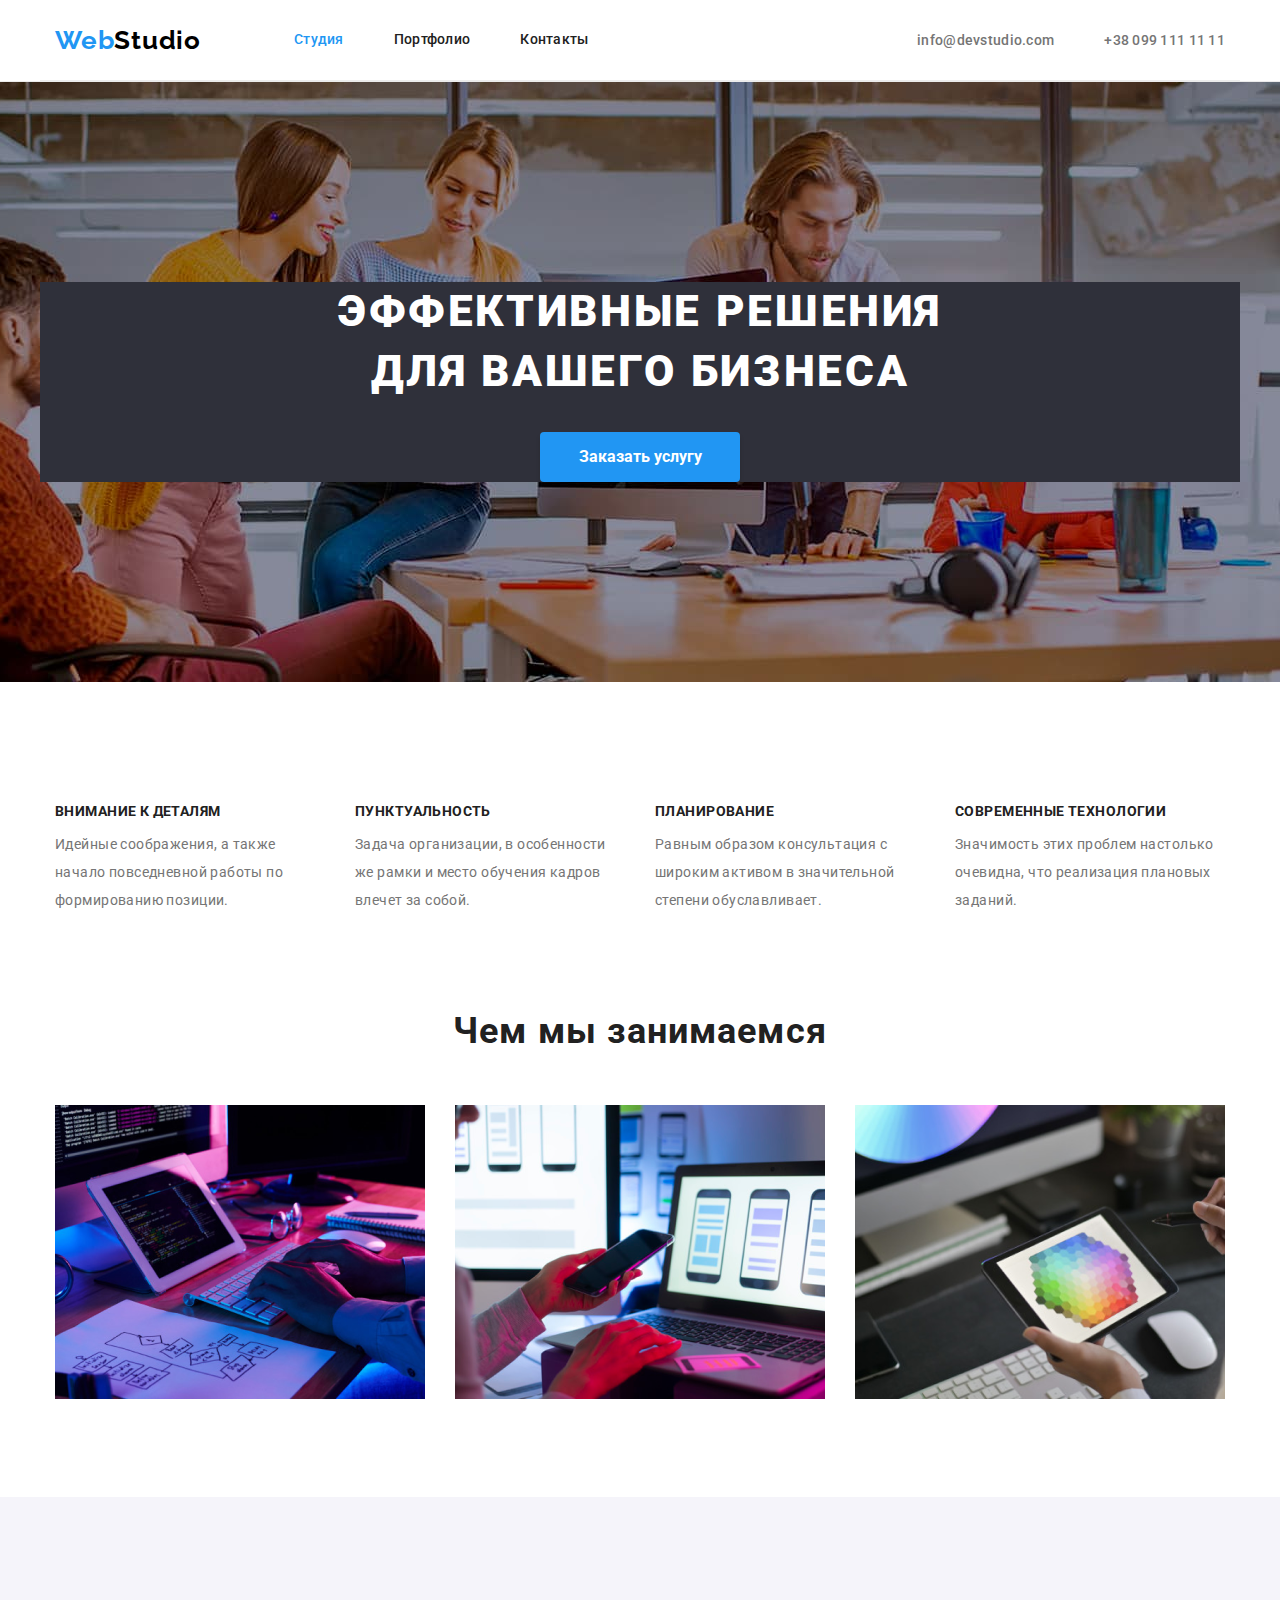
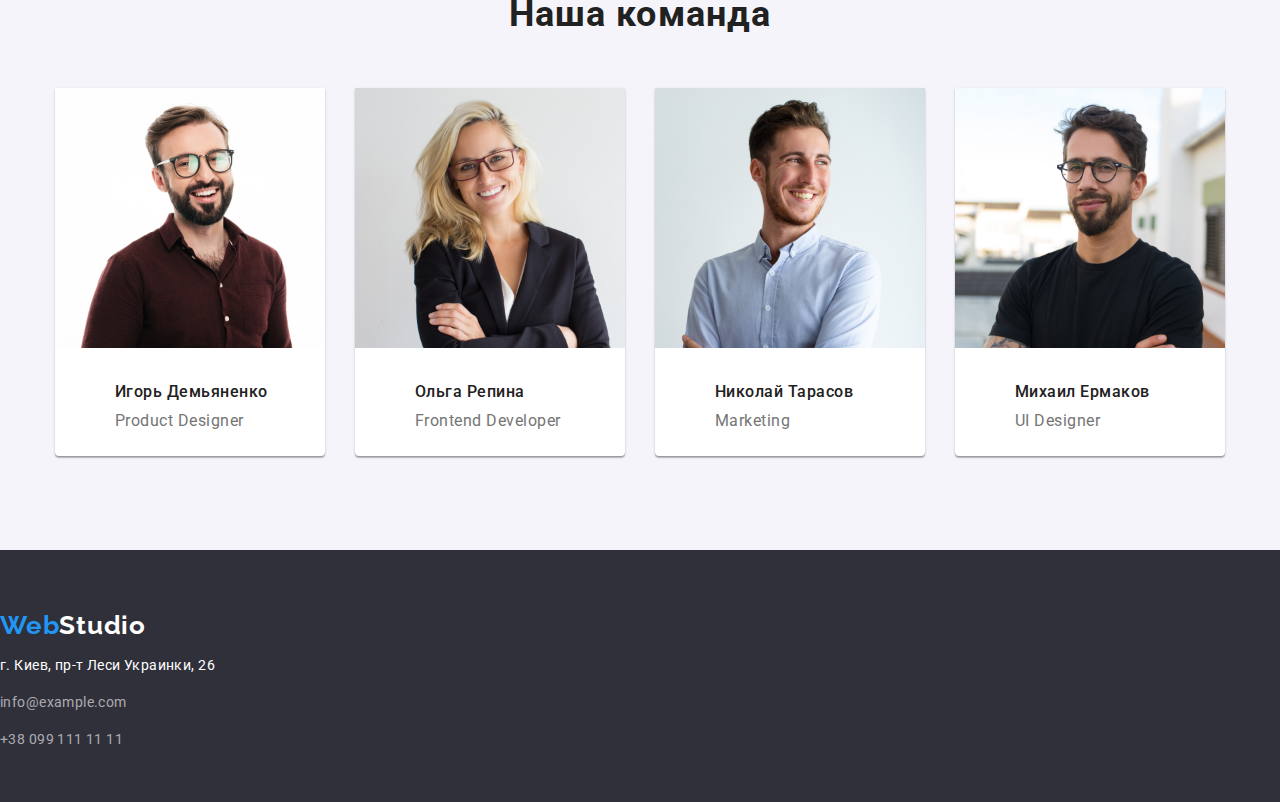
==== index.html @ 0c504809 "added hero photo" ====
<!DOCTYPE html>
<html lang="ru">

<head>
    <meta charset="UTF-8">
    <meta name="viewport" content="width=device-width, initial-scale=1.0">
    <title>goit-markup-hw-01</title>
    <link rel="stylesheet" href="./css/style.css">
    <link rel="preconnect" href="https://fonts.gstatic.com">
    <link
        href="https://fonts.googleapis.com/css2?family=Raleway:wght@700&family=Roboto:wght@400;500;700;900&display=swap"
        rel="stylesheet">
</head>

<body>

    <!--header conteiner -->
    <header class="header">
        <div class="conteiner header-conteiner">
            <nav class="navigation">
                <a href="" class="logo-header">Web<span style="color:black;">Studio</span> </a>
                <ul class="site-nav list ">
                    <li class="nav-item"> <a href="./index.html" class="link current">Студия</a></li>
                    <li class="nav-item"> <a href="./portfolio.html" class="link">Портфолио</a></li>
                    <li class="nav-item"> <a href="" class="link">Контакты</a> </li>
                </ul>
            </nav>
            <!--webstudio-conteiner-contacts-->
            <ul class="contacts-nav list ">

                <li class="nav-contact-link"> <a href="" class="contact-link">info@devstudio.com</a></li>
                <li class="nav-contact-link"> <a href="" class="contact-link">+38 099 111 11 11</a> </li>

            </ul>
        </div>


    </header>

    <main>

        <!--Hero conteiner-->
        <section class="hero-section">
            <div class="hero-conteiner">
                <h1 class="hero-title">Эффективные решения для вашего бизнеса</h1>
                <button class="hero-button button">Заказать услугу</span></button>
            </div>
        </section>


        <!--solutions conteiner-->
        <section class="solutions-section">
            <div class="solutions-conteiner">
                <h2 class="solutions-title"> Наши приоритеты</h2>
                <ul class="solutions-list list">

                    <li class="solution-block">
                        <h3 class="title"> Внимание к деталям</h3>
                        <p class="par-text-solution">Идейные соображения, а также начало повседневной работы по
                            формированию позиции.</p>
                    </li>

                    <li class="solution-block">
                        <h3 class="title">Пунктуальность</h3>
                        <p class="par-text-solution">Задача организации, в особенности же рамки и место обучения кадров
                            влечет за собой.</p>
                    </li>

                    <li class="solution-block">
                        <h3 class="title">Планирование</h3>
                        <p class="par-text-solution">Равным образом консультация с широким активом в значительной
                            степени обуславливает.</p>
                    </li>

                    <li class="solution-block">
                        <h3 class="title">Современные технологии</h3>
                        <p class="par-text-solution">Значимость этих проблем настолько очевидна, что реализация плановых
                            заданий.</p>
                    </li>

                </ul>
            </div>
        </section>

        <!--Works samples container-->
        <section class="works-samples-container">
            <div class="work-conteiner">
                <h2 class="works-samples-title">Чем мы занимаемся</h2>
                <ul class="work-samples-list list">
                    <li class="work-photo">
                        <img class="photo" src="image/logo1.png" width="370" alt="photos">
                    </li>
                    <li class="work-photo">
                        <img class="photo" src="image/logo2.png" width="370" alt="photos">
                    </li>
                    <li class="work-photo">
                        <img class="photo" src="image/logo3.png" width="370" alt="photos">
                    </li>
                </ul>
            </div>

        </section>

        <!--Team-container-->
        <section class="section-team">
            <div class="section-team-conteiner">
                <h2 class="main-work-title">Наша команда</h2>
                <ul class="section-team-list list">

                    <li class="team-cards">
                        <img class="designer-photo" src="image/foto1.jpg" width="240" alt="photos">
                        <div class="team-profile ">
                            <h3 class="designer-title">Игорь Демьяненко</h3>
                            <p class="par-text">Product Designer</p>
                        </div>
                    </li>

                    <li class="team-cards">
                        <img class="designer-photo" src="image/foto2.jpg" width="240" alt="photos">
                        <div class="team-profile ">
                            <h3 class="designer-title">Ольга Репина</h3>
                            <p class="par-text">Frontend Developer</p>
                        </div>
                    </li>

                    <li class="team-cards">
                        <img class="designer-photo" src="image/foto3.jpg" width="240" alt="photos">
                        <div class="team-profile ">
                            <h3 class="designer-title">Николай Тарасов</h3>
                            <p class="par-text"> Marketing</p>
                        </div>
                    </li>

                    <li class="team-cards">
                        <img class="designer-photo" src="image/foto4.jpg" width="240" alt="photos">
                        <div class="team-profile ">
                            <h3 class="designer-title">Михаил Ермаков</h3>
                            <p class="par-text">UI Designer</p>
                        </div>
                    </li>

                </ul>
            </div>
        </section>
    </main>
    <footer class="footer-block">

        <div class="footer-conteiner">
            <nav class="footer-nav">
                <a href="" class="logo-footer highlights">Web<span class="color-logo">Studio</span> </a>
                <ul class=" navigation-list list">
                    <li>
                        <p class="address-footer highlights">г. Киев, пр-т Леси Украинки, 26</p>
                        <a href="" class="footer-email highlights">info@example.com </a>
                        <a href="" class="footer-tel highlights">+38 099 111 11 11</a>
                    <li>
                </ul>
            </nav>
        </div>
    </footer>



</body>

</html>
---- css/style.css ----
/* Главная */

/** main text color #757575 **/
/** text color of hero and address-footer #FFFFFF **/
/** color of titles #212121 **/
/** hover color #2196F3 **/
/** footer imail and tel color: rgba(255, 255, 255, 0.6)**/
/**background color of hero #2F303A **/

:root {
    --primary-text-color: #757575;
    --text-title-color: #212121 ;
    --hero-color:#FFFFFF;
    --accent-color :#2196F3 ;
}

body {
    font-family: 'Raleway', sans-serif;
    font-family: 'Roboto', sans-serif;
    margin: 0;
}


/** то что не надо применять **/
.list {
    list-style: none;
    padding: 0;
    margin: 0;
    
}
a:link {
    text-decoration: none;
}
ul {
    margin: 0;
    padding: 0;
    list-style: none;
}
* {
    box-sizing: border-box;

}
p {
    margin: 0;
}
h1, 
h2, 
h3 {
margin: 0;
}

/** accents **/

 
.link:hover {
    color: var(--accent-color );
   text-decoration:underline solid #2196F3;
}
.link:focus {
    color: var(--accent-color );
}
.contact-link {
    color: var(--primary-text-color);
    ;
}
.contact-link:hover,
.contact-link:focus {
    color:var(--accent-color );
    border-bottom:2px solid #2196F3; 
}
.highlights:hover,
.highlights:focus {
    
   text-decoration:underline solid #2196F3;
}

.hero-button {
    color: #FFFFFF;
    background-color: #2196F3 ;  
}



/** Header conteiner **/
.header {
    border-bottom: 1px solid #ECECEC;
    
    
}
.conteiner {
    width: 1200px;
    padding-left:15px ;
    padding-right: 15px;
    margin: 0 auto;
    align-items: center;
}
.header-conteiner {
    display: flex;
    align-items: center;
    justify-content: space-between;
    border-bottom: 1px solid #ECECEC;

}
.navigation {
    display: flex;
    align-items: center;
}
.site-nav {
    display: flex;
}
 .link {
font-family: Roboto;
font-size: 14px;
font-weight: 500;
line-height: 1.14;
letter-spacing: 0.02em;
text-align: left;
color: #212121;
}
.nav-item:not(:last-child){
margin-right: 50px;
}
.nav-item a{
    padding-top: 32px;
    padding-bottom: 32px;
    display: inline-block;
}
.logo-header {
    font-family: Raleway;
font-weight: 700;
font-size: 26px;
line-height: 1.19;
letter-spacing: 0.03em;
color: #2196F3;
display: inline-block;
margin-right: 93px;

}
.contacts-nav {
    display: flex;
    margin-left: auto;

}
.nav-contact-link:not(:last-child){
margin-right: 50px; }
    


.site-nav .link.current {
    color: #2196F3;
}
.contact-link {
    font-family: Roboto;
font-style: normal;
font-weight: 500;
font-size: 14px;
line-height: 16px;
letter-spacing: 0.02em;
}

/** Hero conteiner**/
.hero-section {
    display: flex;
    max-width: 1600px;
    min-height: 600px;
    margin-left: auto;
    margin-right: auto;
    padding-top: 200px;
    padding-bottom: 200px;
    text-align: center;
    background-image: url("../image/herophoto.jpg");
    background-repeat: no-repeat;
    background-size: cover;
    background-position: center;
}
.hero-conteiner {
    width: 1200px;
    margin-left: auto;
    margin-right: auto;
    padding-left: 15px;
    padding-right: 15px;
    background-color: #2F303A;

    
}

 .hero-title{
margin: 0 auto 30px;
font-family: Roboto;
font-weight: 900;
font-size: 44px;
line-height: 1.36;
text-transform: uppercase;
color: var(--hero-color);
width: 696px;
letter-spacing: 0.06em;
}

.hero-button {
    display: inherit;
    background: #2196F3;
    box-shadow: 0px 4px 4px rgba(0, 0, 0, 0.15);
    border: none;
    border-radius: 4px;  
    margin: 0 auto ;
    padding: 10px 32px;
    width: 200px;
    height: 50px;
    color: #FFFFFF;    
    font-family: Roboto;
    font-weight: 700;
    font-size: 16px;
    line-height: 1.86;   
}
/** **/


/** solutions conteiner **/
.solutions-section {
    padding-top: 94px;
    padding-bottom: 94px;
    
}
.solutions-conteiner {
    margin-left: auto;
    margin-right: auto;
    padding-left: 15px;
    padding-right: 15px;
    width: 1200px;
    color: #FFFFFF;  
}
.solutions-list{
    display: flex;
    flex-wrap: wrap;

}
.solutions-title {
    display: block;

}
.solution-block:not(:nth-child(4n)) {
    margin-right: 30px;
}
.solution-block{
    width: 270px;
   
}
.title {
font-family: Roboto;
font-weight: 700;
font-size: 14px;
line-height: 1.14;
letter-spacing: 0.03em;
text-transform: uppercase;
color: var(--text-title-color);
margin-top: 0;
margin-bottom: 10px;
}

.par-text-solution {
font-family: Roboto;
font-weight: 400;
font-size: 14px;
line-height: 2;
letter-spacing: 0.03em;
color: var(--primary-text-color);
}

/** Works samples container **/
.works-samples-container {
    padding-bottom: 94px;

}
.work-conteiner {
    margin-left: auto;
    margin-right: auto;
    width: 1200px;
    padding-left: 15px;
    padding-right: 15px;
}

.works-samples-title {
font-family: Roboto;
font-weight: 700;
font-size: 36px;
line-height: 1.31;
text-align: center;
letter-spacing: 0.03em;
color: var(--text-title-color);
padding-bottom: 50px;

}

.work-samples-list {
    
     display: flex;
    justify-content: space-between;
}
.work-photo{
        width: 370px;
}
.work-photo:not(:nth-child(3n)) {
    margin-right: 30px;
}

/** Team-container **/
.section-team {
    background: #F5F4FA;
    display: flex;
    justify-content:center;
    padding: 94px ;
   
}
.section-team-conteiner {
    width: 1200px;
    padding-left: 15px;
    padding-right: 15px;
    margin-left: auto;
    margin-right: auto;
   
}
.main-work-title {
    display: block;
 font-family: Roboto;
font-size: 36px;
font-weight: 700;
line-height: 1.31;
letter-spacing: 0.03em;
text-align: center;
color: var(--text-title-color);
}
.section-team-list {
       display: flex;
       margin-top: 50px;
 
}

.team-cards {
width: 270px;
height: 368px;
background: #FFFFFF;
box-shadow: 0px 1px 3px rgba(0, 0, 0, 0.12), 0px 1px 1px rgba(0, 0, 0, 0.14), 0px 2px 1px rgba(0, 0, 0, 0.2);
border-radius: 0px 0px 4px 4px;
}
.team-cards:not(:nth-child(4n)) {
    margin-right: 30px;
}

.designer-photo {
    width: 270px;
height: 260px;
}
.team-profile {
    
    padding: 30px 59px 30px 60px;
    
}


.designer-title {
    width: 155px;
    display: block;
    margin-bottom:10px;
   
    font-family: Roboto;
font-size: 16px;
font-weight: 500;
line-height: 1.19;
letter-spacing: 0.03em;
color: var(--text-title-color);
}
.par-text {
display: block;
margin: 0 ;
 font-family: Roboto;
font-size: 16px;
font-weight: 400;
line-height: 1.19;
letter-spacing: 0.03em;
color: var(--primary-text-color);
}

/** footer conteiner **/
.footer-block{
    padding-top: 60px;
    padding-bottom: 60px;
height: 252px;
 background-color:#2F303A ;
}
.footer-conteiner {
    
    margin-right: 0;
    width: 1200px;
    background-color:#2F303A;
}

.logo-footer {
    display: block;
    font-family: Raleway;
    margin-bottom: 10px;
    font-weight: 700;
    font-size: 26px;
    line-height: 1.19;
    letter-spacing: 0.03em;
color: #2196F3;
}

.address-footer{
 font-family: Roboto;
font-size: 14px;
font-weight: 400;
line-height: 2;
letter-spacing: 0.03em;
text-align: left;
margin-bottom: 9px;
    color: #FFFFFF;
}

.footer-email  {
    display: block;
    font-family: Roboto;
    margin-bottom: 9px;
font-size: 14px;
line-height: 2;
letter-spacing: 0.03em;
text-align: left;
color: rgba(255, 255, 255, 0.6);

}
.footer-tel {
 font-family: Roboto;
font-size: 14px;
line-height: 2;
letter-spacing: 0.03em;
text-align: left;
color: rgba(255, 255, 255, 0.6);
}

.footer-block .color-logo {
    color: #FFFFFF;
}

/** portfolio page **/
.portfolio {
    padding-bottom: 94px;
    padding-top: 94px;
    background: #FFFFFF;
    display: flex;
    justify-content:center;

}
.portfolio-conteiner {
    width: 1200px;
padding-left: 15px;
padding-right: 15px;
 margin-left: auto;
    margin-right: auto;
}
.title-work {
    display: none;
}
.portfolio-button {
    display: flex;
    justify-content: center;
    margin-bottom: 50px;
    
}
.nav-button {
margin-right: 8px;
padding: 6px 22px;
background: #F5F4FA;
font-family: Roboto;
font-weight: 500;
font-size: 16px;
line-height: 1.63;
text-align: center;
letter-spacing: 0.03em;
border-radius: 4px;
color: #212121;
border: none;
}


.nav-button.current {
    background:var(--accent-color );
}
.portfolio .nav-button:hover,
.portfolio .nav-button:focus {
    color: #FFFFFF;
    background-color:var(--accent-color );
}
.projects-table  {
    padding-bottom: 94px;
    display: flex;
}
.projects-list-table {
       width: 1200px;
    padding-left: 15px;
    padding-right: 15px;
    margin-left: auto;
    margin-right: auto;
    margin: 0 auto;
}
.projects-table{
        display: flex;
        flex-wrap: wrap;
        justify-content: center;
        margin-left: -30px;
margin-top: -30px;  
}
a.link-further{
    display: block;
    text-decoration: none;
}
.link-further:hover {
   
   text-decoration:none;}

.image-portfolio{
display: block;
}
.photo-cards{
    display: block;
    max-width: 100%;
    height: auto;
}
.projects-items {
    width: 370px;
margin-left: 30px;
margin-top: 30px;
background: #FFFFFF;

}
.name {
    width: 370px;
    padding: 20px 24px;
    border: 1px solid #eeeeee;
    border-top: none;
    background-color: #FFFFFF;
}

.projects-table h3 {
        font-weight: 700;
    font-size: 18px;
    letter-spacing: 0.06em;
    line-height: 2;
    text-align: left;
    color: var(--text-title-color);
    margin-bottom: 4px;
}
.projects-table p {
 font-size: 16px;
    line-height: 1.87;
   margin-top: 0;
    margin-bottom: 0;
color: var(--primary-text-color);
}
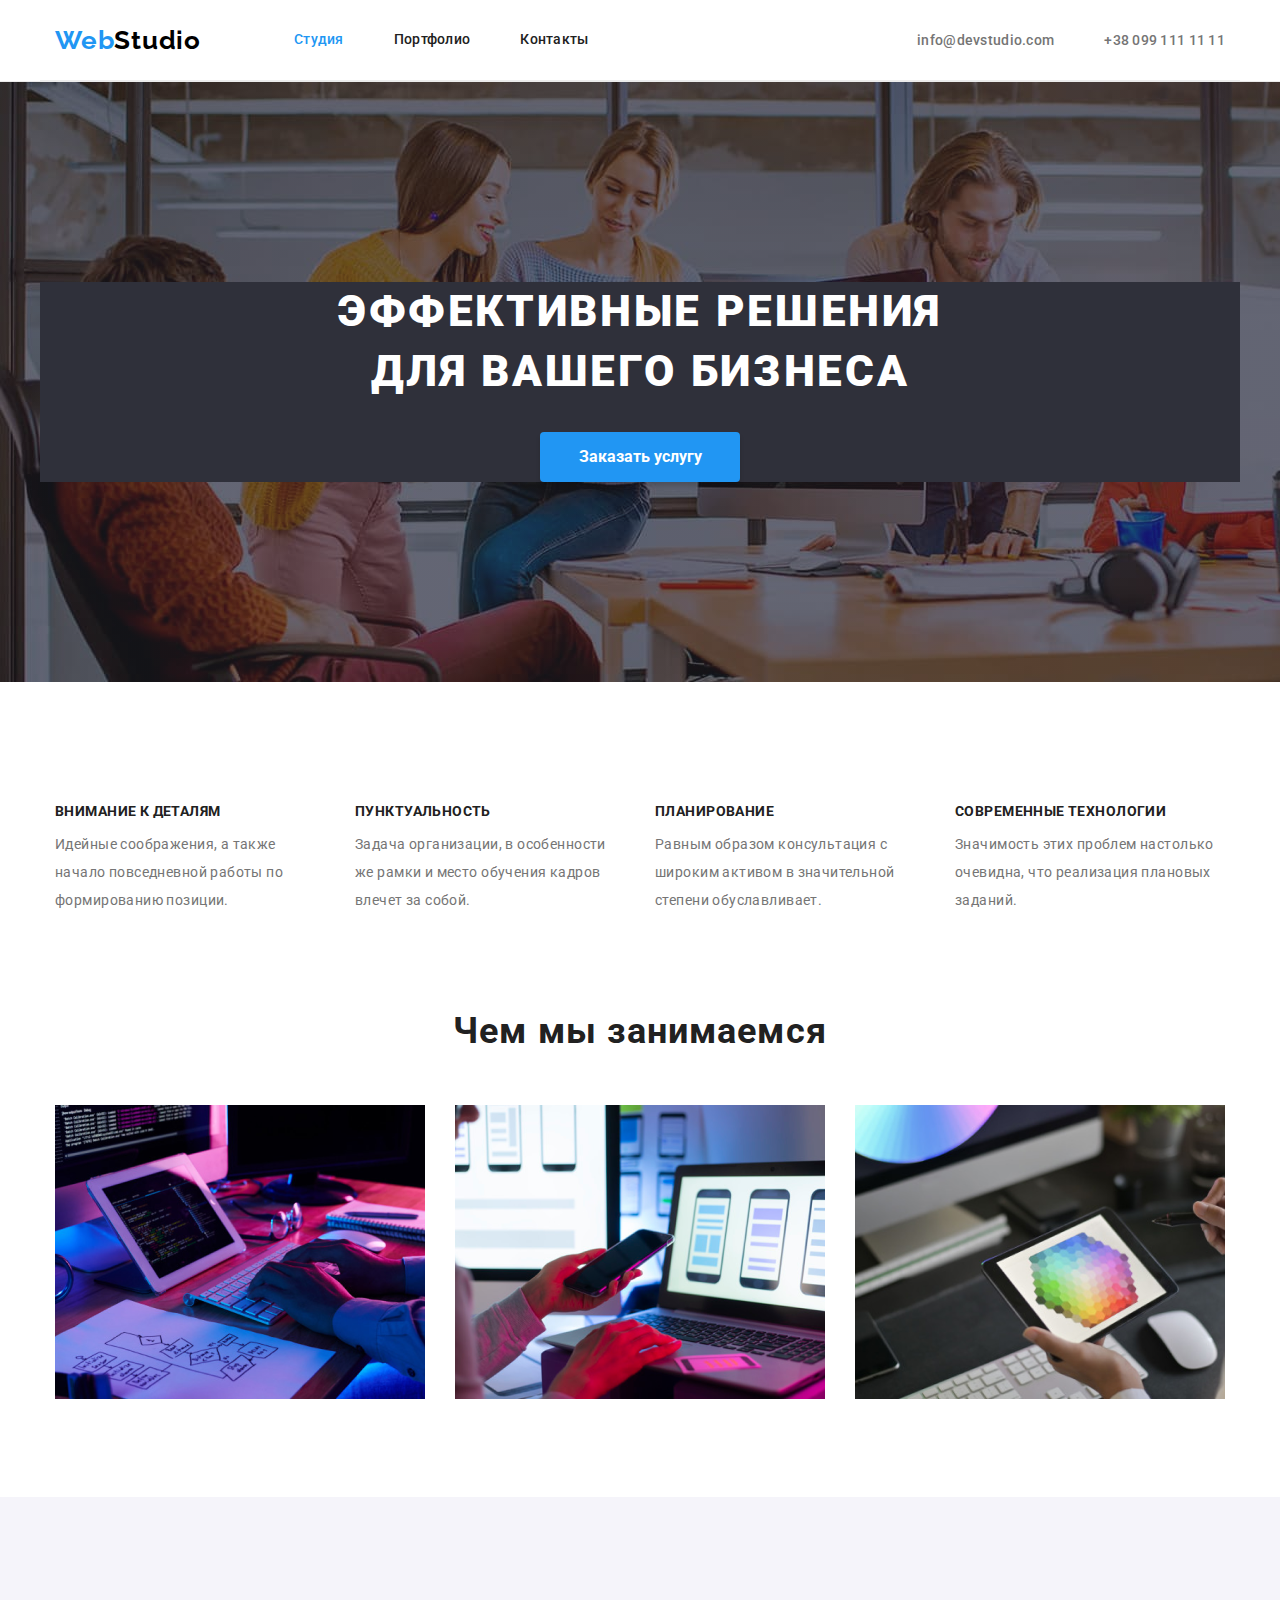
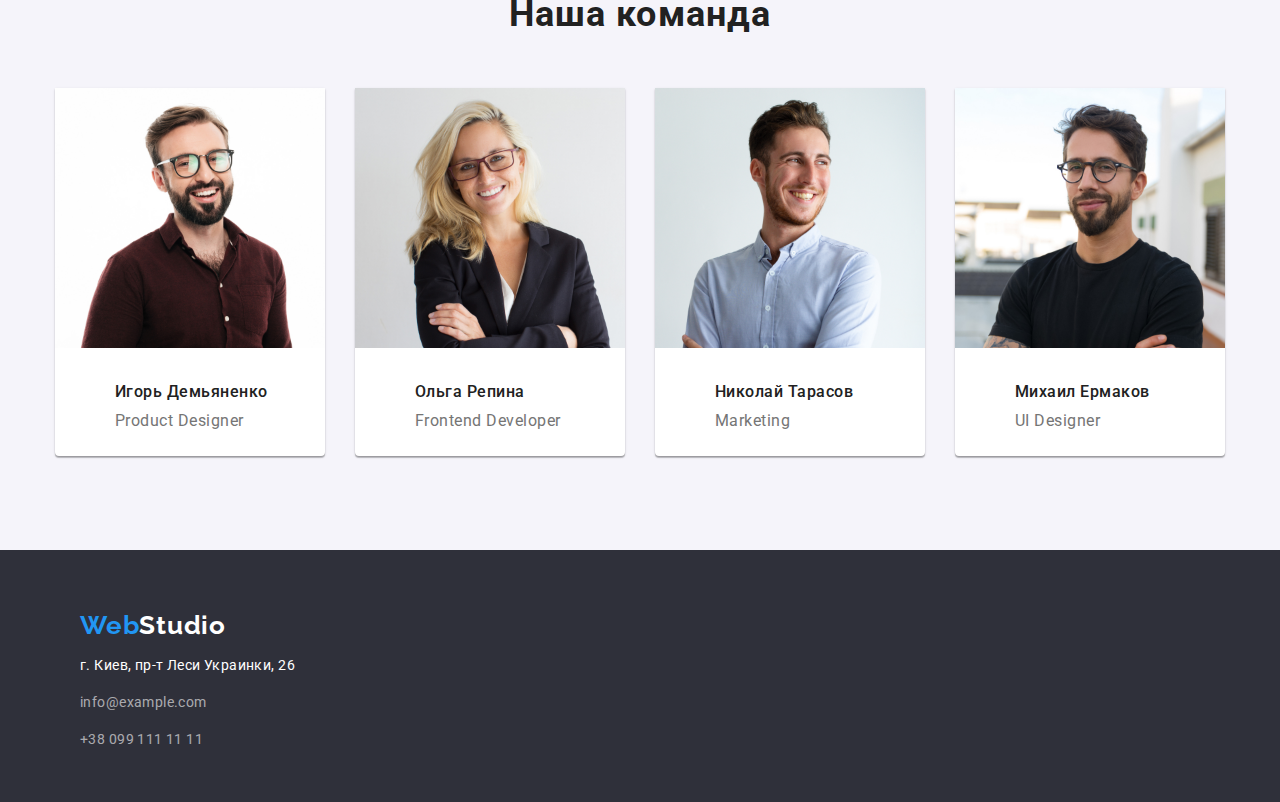
==== commit 11c033b9: "herophoto" ====
--- a/index.html
+++ b/index.html
@@ -1,166 +1,158 @@
 <!DOCTYPE html>
 <html lang="ru">
-
 <head>
     <meta charset="UTF-8">
     <meta name="viewport" content="width=device-width, initial-scale=1.0">
     <title>goit-markup-hw-01</title>
     <link rel="stylesheet" href="./css/style.css">
     <link rel="preconnect" href="https://fonts.gstatic.com">
-    <link
-        href="https://fonts.googleapis.com/css2?family=Raleway:wght@700&family=Roboto:wght@400;500;700;900&display=swap"
-        rel="stylesheet">
+<link href="https://fonts.googleapis.com/css2?family=Raleway:wght@700&family=Roboto:wght@400;500;700;900&display=swap" rel="stylesheet">
 </head>
-
 <body>
-
+    
     <!--header conteiner -->
     <header class="header">
-        <div class="conteiner header-conteiner">
-            <nav class="navigation">
-                <a href="" class="logo-header">Web<span style="color:black;">Studio</span> </a>
-                <ul class="site-nav list ">
-                    <li class="nav-item"> <a href="./index.html" class="link current">Студия</a></li>
-                    <li class="nav-item"> <a href="./portfolio.html" class="link">Портфолио</a></li>
-                    <li class="nav-item"> <a href="" class="link">Контакты</a> </li>
-                </ul>
-            </nav>
-            <!--webstudio-conteiner-contacts-->
-            <ul class="contacts-nav list ">
+       <div class="conteiner header-conteiner">
+    <nav class="navigation">
+        <a href="" class="logo-header">Web<span style="color:black;">Studio</span> </a>
+        <ul class="site-nav list ">
+            <li class="nav-item"> <a href="./index.html" 
+                class="link current" >Студия</a></li>
+            <li class="nav-item"> <a href="./portfolio.html"
+                 class="link">Портфолио</a></li> 
+           <li class="nav-item"> <a href=""
+            class="link">Контакты</a> </li> 
+        </ul>
+    </nav>
+        <!--webstudio-conteiner-contacts-->
+        <ul class="contacts-nav list ">
+           
+            <li class="nav-contact-link"> <a href=""
+                class="contact-link" >info@devstudio.com</a></li>
+           <li class="nav-contact-link"> <a href=""
+            class="contact-link">+38 099 111 11 11</a> </li> 
 
-                <li class="nav-contact-link"> <a href="" class="contact-link">info@devstudio.com</a></li>
-                <li class="nav-contact-link"> <a href="" class="contact-link">+38 099 111 11 11</a> </li>
+        </ul>
+        </div>
+        
+    
+</header>
 
-            </ul>
-        </div>
-
-
-    </header>
-
-    <main>
-
+    <main >
+        
         <!--Hero conteiner-->
         <section class="hero-section">
             <div class="hero-conteiner">
-                <h1 class="hero-title">Эффективные решения для вашего бизнеса</h1>
-                <button class="hero-button button">Заказать услугу</span></button>
-            </div>
-        </section>
-
+        <h1 class="hero-title">Эффективные решения для вашего бизнеса</h1>
+        <button class="hero-button button">Заказать услугу</span></button>
+    </div>
+    </section>
+        
 
         <!--solutions conteiner-->
-        <section class="solutions-section">
-            <div class="solutions-conteiner">
+        <section class="solutions-section"> 
+            <div class="solutions-conteiner"> 
                 <h2 class="solutions-title"> Наши приоритеты</h2>
-                <ul class="solutions-list list">
+        <ul class="solutions-list list">
+        
+            <li class="solution-block"> 
+                <h3 class="title"> Внимание к деталям</h3>
+            <p class="par-text-solution">Идейные соображения, а также начало повседневной работы по формированию позиции.</p>
+        </li>
 
-                    <li class="solution-block">
-                        <h3 class="title"> Внимание к деталям</h3>
-                        <p class="par-text-solution">Идейные соображения, а также начало повседневной работы по
-                            формированию позиции.</p>
-                    </li>
+            <li class="solution-block"> 
+                <h3 class="title">Пунктуальность</h3> 
+            <p class="par-text-solution">Задача организации, в особенности же рамки и место обучения кадров влечет за собой.</p>
+        </li>
 
-                    <li class="solution-block">
-                        <h3 class="title">Пунктуальность</h3>
-                        <p class="par-text-solution">Задача организации, в особенности же рамки и место обучения кадров
-                            влечет за собой.</p>
-                    </li>
+            <li class="solution-block"> 
+                <h3 class="title">Планирование</h3> 
+            <p class="par-text-solution">Равным образом консультация с широким активом в значительной степени обуславливает.</p>
+        </li>
 
-                    <li class="solution-block">
-                        <h3 class="title">Планирование</h3>
-                        <p class="par-text-solution">Равным образом консультация с широким активом в значительной
-                            степени обуславливает.</p>
-                    </li>
+            <li class="solution-block"> 
+                <h3 class="title">Современные технологии</h3> 
+            <p class="par-text-solution">Значимость этих проблем настолько очевидна, что реализация плановых заданий.</p>
+        </li>
 
-                    <li class="solution-block">
-                        <h3 class="title">Современные технологии</h3>
-                        <p class="par-text-solution">Значимость этих проблем настолько очевидна, что реализация плановых
-                            заданий.</p>
-                    </li>
-
-                </ul>
-            </div>
-        </section>
-
-        <!--Works samples container-->
+        </ul>
+        </div>
+    </section>
+       
+         <!--Works samples container-->
         <section class="works-samples-container">
             <div class="work-conteiner">
-                <h2 class="works-samples-title">Чем мы занимаемся</h2>
-                <ul class="work-samples-list list">
-                    <li class="work-photo">
-                        <img class="photo" src="image/logo1.png" width="370" alt="photos">
-                    </li>
-                    <li class="work-photo">
-                        <img class="photo" src="image/logo2.png" width="370" alt="photos">
-                    </li>
-                    <li class="work-photo">
-                        <img class="photo" src="image/logo3.png" width="370" alt="photos">
-                    </li>
-                </ul>
-            </div>
+            <h2 class="works-samples-title">Чем мы занимаемся</h2>
+            <ul class="work-samples-list list">
+                <li class="work-photo"> 
+                    <img class="photo" src="image/logo1.png" width="370" alt="photos"> </li>
+                <li class="work-photo"> 
+                    <img class="photo" src="image/logo2.png" width="370" alt="photos"> </li>
+                <li class="work-photo"> 
+                    <img class="photo" src="image/logo3.png" width="370" alt="photos"> </li>
+            </ul>
+</div>
 
         </section>
 
         <!--Team-container-->
         <section class="section-team">
             <div class="section-team-conteiner">
-                <h2 class="main-work-title">Наша команда</h2>
-                <ul class="section-team-list list">
+            <h2 class="main-work-title">Наша команда</h2>
+            <ul class="section-team-list list">
+                
+                <li class="team-cards"> 
+                    <img class="designer-photo" src="image/foto1.jpg" width="240" alt="photos"> 
+                 <div class="team-profile ">
+                    <h3 class="designer-title">Игорь Демьяненко</h3> 
+                <p class="par-text">Product Designer</p>
+        </div>
+            </li>
 
-                    <li class="team-cards">
-                        <img class="designer-photo" src="image/foto1.jpg" width="240" alt="photos">
-                        <div class="team-profile ">
-                            <h3 class="designer-title">Игорь Демьяненко</h3>
-                            <p class="par-text">Product Designer</p>
-                        </div>
-                    </li>
+                <li class="team-cards"> 
+                    <img class="designer-photo" src="image/foto2.jpg" width="240" alt="photos"> 
+                 <div class="team-profile ">
+                    <h3 class="designer-title">Ольга Репина</h3> 
+                    <p class="par-text">Frontend Developer</p>
+                </div>
+                </li>
 
-                    <li class="team-cards">
-                        <img class="designer-photo" src="image/foto2.jpg" width="240" alt="photos">
-                        <div class="team-profile ">
-                            <h3 class="designer-title">Ольга Репина</h3>
-                            <p class="par-text">Frontend Developer</p>
-                        </div>
-                    </li>
+                <li class="team-cards"> 
+                    <img class="designer-photo" src="image/foto3.jpg" width="240" alt="photos"> 
+                <div class="team-profile ">
+                    <h3 class="designer-title">Николай Тарасов</h3> 
+                <p class="par-text"> Marketing</p>
+            </div>
+            </li>
 
-                    <li class="team-cards">
-                        <img class="designer-photo" src="image/foto3.jpg" width="240" alt="photos">
-                        <div class="team-profile ">
-                            <h3 class="designer-title">Николай Тарасов</h3>
-                            <p class="par-text"> Marketing</p>
-                        </div>
-                    </li>
+                <li class="team-cards"> 
+                    <img class="designer-photo" src="image/foto4.jpg" width="240" alt="photos"> 
+                <div class="team-profile ">
+                    <h3 class="designer-title">Михаил Ермаков</h3> 
+                <p class="par-text">UI Designer</p>
+        </div>
+            </li>
 
-                    <li class="team-cards">
-                        <img class="designer-photo" src="image/foto4.jpg" width="240" alt="photos">
-                        <div class="team-profile ">
-                            <h3 class="designer-title">Михаил Ермаков</h3>
-                            <p class="par-text">UI Designer</p>
-                        </div>
-                    </li>
-
-                </ul>
-            </div>
+            </ul>
+</div>
         </section>
     </main>
-    <footer class="footer-block">
-
-        <div class="footer-conteiner">
-            <nav class="footer-nav">
+            <footer class="footer-block">
+               
+               <div class="footer-conteiner">
+               <nav class="footer-nav"> 
                 <a href="" class="logo-footer highlights">Web<span class="color-logo">Studio</span> </a>
                 <ul class=" navigation-list list">
-                    <li>
-                        <p class="address-footer highlights">г. Киев, пр-т Леси Украинки, 26</p>
-                        <a href="" class="footer-email highlights">info@example.com </a>
-                        <a href="" class="footer-tel highlights">+38 099 111 11 11</a>
-                    <li>
-                </ul>
+                  <li>
+                      <p class="address-footer highlights">г. Киев, пр-т Леси Украинки, 26</p>
+                  <a href="" class="footer-email highlights">info@example.com </a> 
+                   <a href="" class="footer-tel highlights">+38 099 111 11 11</a><li>   
+            </ul>
             </nav>
-        </div>
-    </footer>
-
-
-
+            </div>
+            </footer>
+            
+        
+        
 </body>
-
-</html>+</html>
--- a/css/style.css
+++ b/css/style.css
@@ -160,18 +160,14 @@
 
 /** Hero conteiner**/
 .hero-section {
-    display: flex;
-    max-width: 1600px;
-    min-height: 600px;
-    margin-left: auto;
-    margin-right: auto;
-    padding-top: 200px;
-    padding-bottom: 200px;
-    text-align: center;
-    background-image: url("../image/herophoto.jpg");
-    background-repeat: no-repeat;
-    background-size: cover;
-    background-position: center;
+    margin-top: 0;
+  padding: 200px 0;
+  text-align: center;
+  max-width: 1600px;
+  min-height: 600px;
+  background-color: var(--background-color-gray);
+  background-image: linear-gradient(to right, rgba(47, 48, 58, 0.4), rgba(47, 48, 58, 0.4)),
+    url(../image/herophoto.jpg);
 }
 .hero-conteiner {
     width: 1200px;
@@ -308,7 +304,9 @@
     background: #F5F4FA;
     display: flex;
     justify-content:center;
-    padding: 94px ;
+    padding-top: 94px;
+    padding-bottom: 94px;
+    
    
 }
 .section-team-conteiner {
@@ -388,11 +386,12 @@
  background-color:#2F303A ;
 }
 .footer-conteiner {
-    
+    margin: 0 auto;
     margin-right: 0;
     width: 1200px;
-    background-color:#2F303A;
-}
+    
+}
+
 
 .logo-footer {
     display: block;
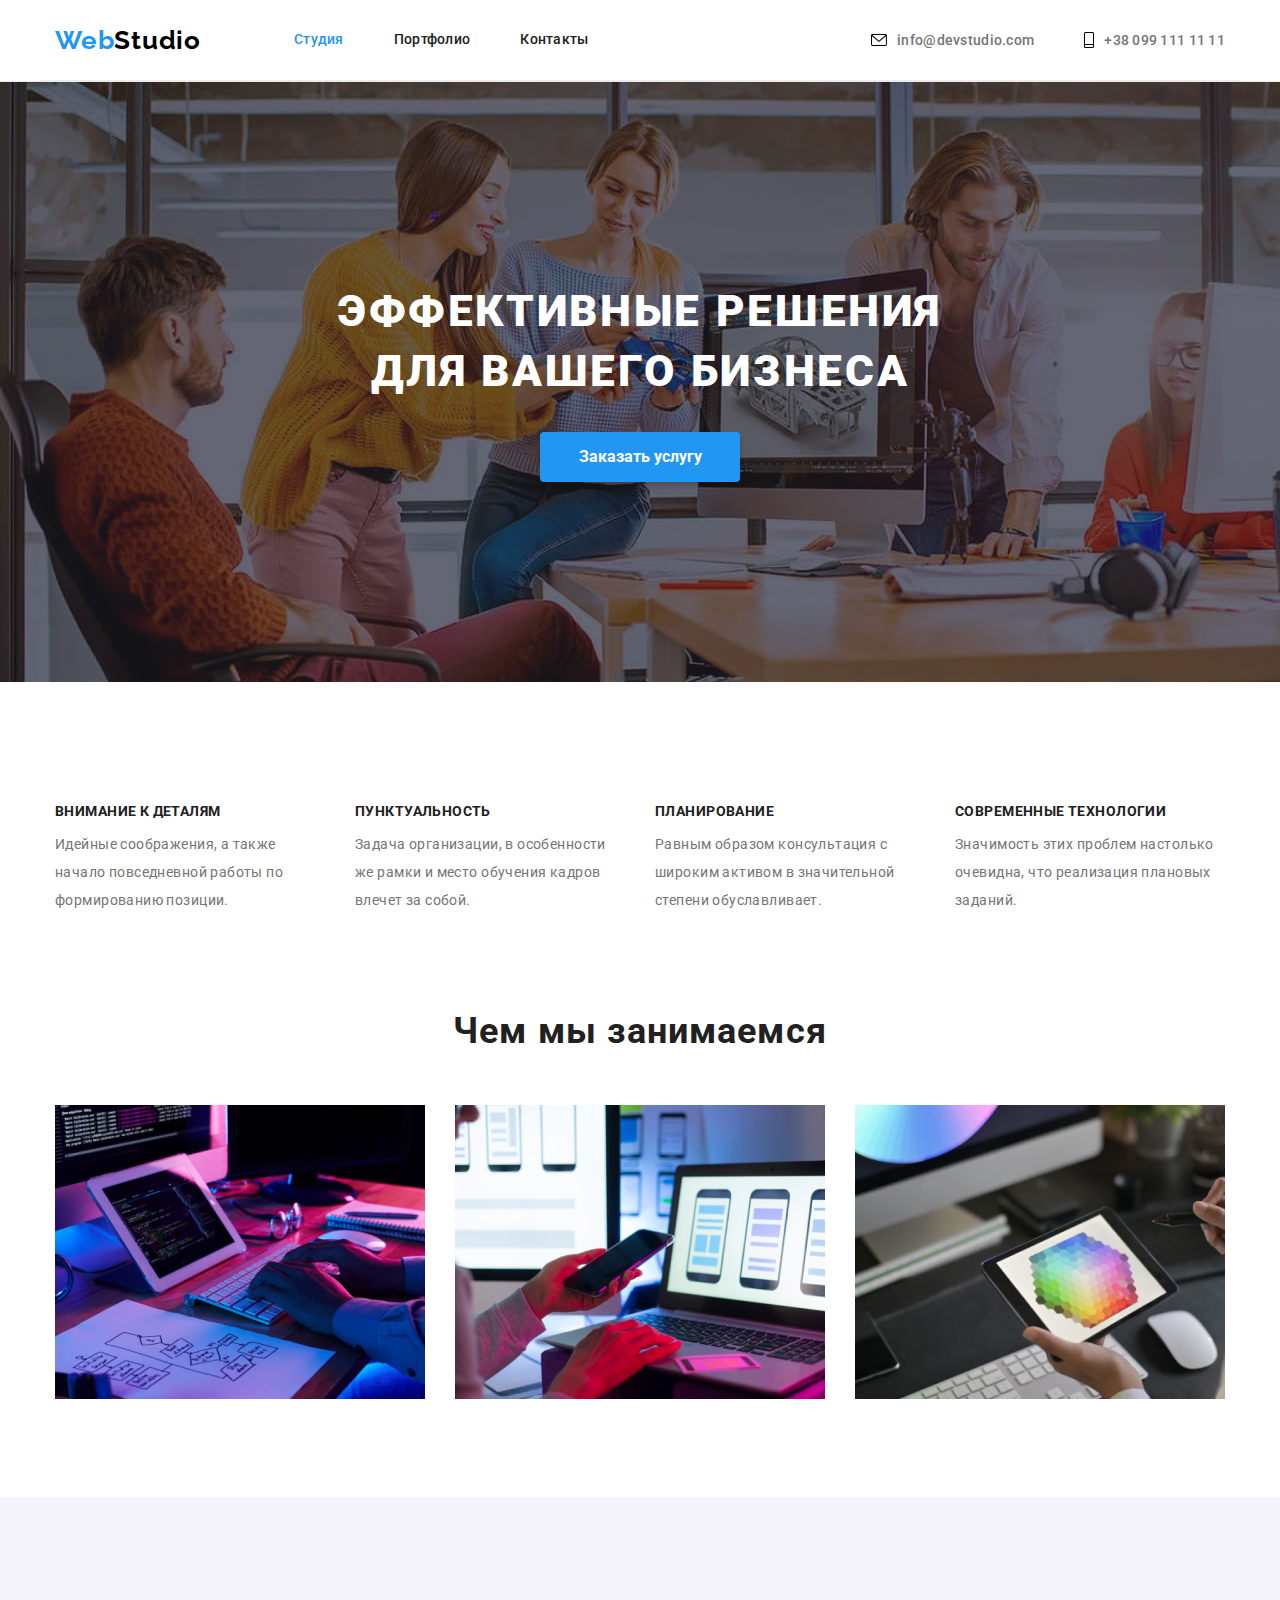
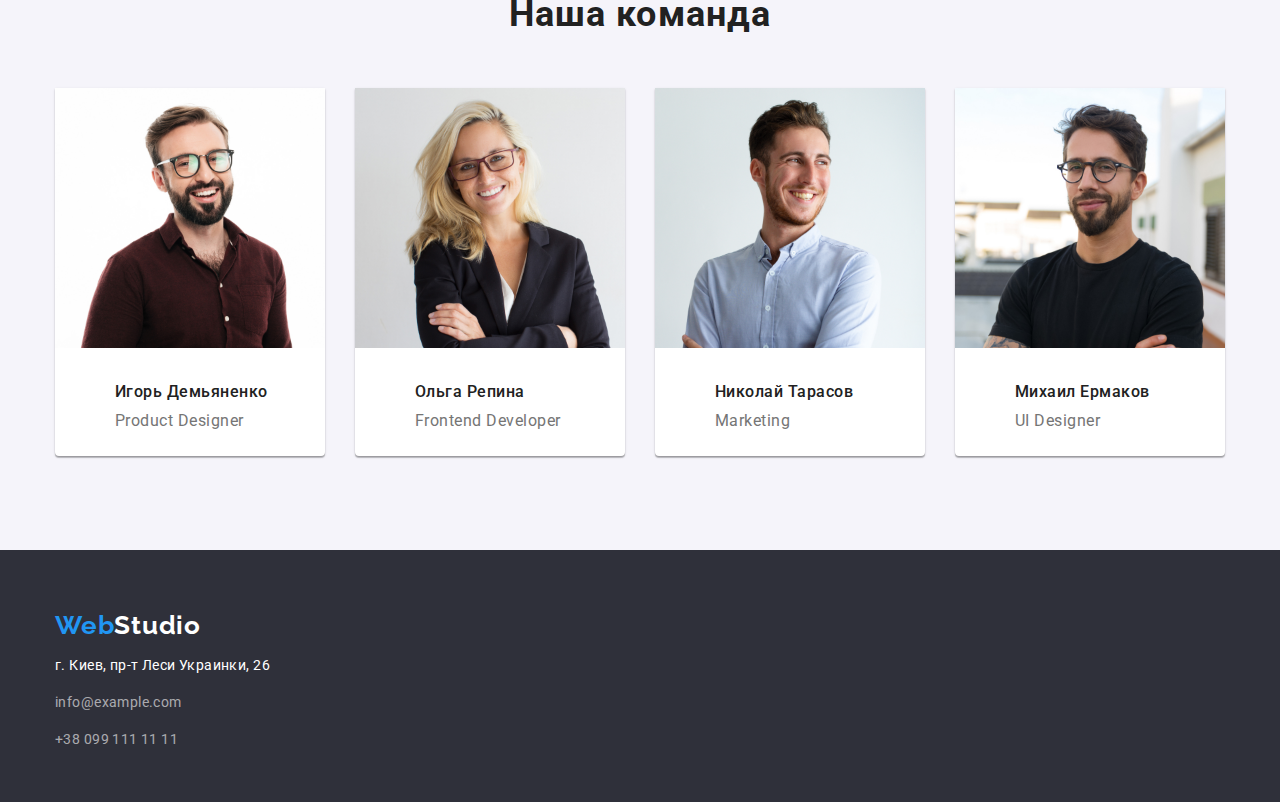
==== commit 527825d0: "header svg pics" ====
--- a/index.html
+++ b/index.html
@@ -28,9 +28,15 @@
         <ul class="contacts-nav list ">
            
             <li class="nav-contact-link"> <a href=""
-                class="contact-link" >info@devstudio.com</a></li>
-           <li class="nav-contact-link"> <a href=""
-            class="contact-link">+38 099 111 11 11</a> </li> 
+                class="contact-link mail" > <svg>
+                    <use href="./image/symbol-defs.svg#icon-envelope"></use>
+                </svg>
+                info@devstudio.com</a></li>
+           <li class="nav-contact-link "> <a href=""
+            class="contact-link tel"><svg>
+                <use href="./image/symbol-defs.svg#icon-phone"></use>
+            </svg>
+            +38 099 111 11 11</a> </li> 
 
         </ul>
         </div>
--- a/css/style.css
+++ b/css/style.css
@@ -150,13 +150,42 @@
     color: #2196F3;
 }
 .contact-link {
-    font-family: Roboto;
-font-style: normal;
+    display: flex;
 font-weight: 500;
 font-size: 14px;
 line-height: 16px;
 letter-spacing: 0.02em;
 }
+.mail, .tel {
+    display: flex;
+    align-items: center;
+    letter-spacing: 0.02em;
+    line-height: 1.2;
+    font-weight: 500;
+    color: var(--primary-text-color);
+}
+.mail svg {
+    width: 16px;
+    height: 12px;
+    fill:: var(--primary-text-color);
+    margin-right: 10px;
+}
+.tel svg {
+    width: 10px;
+    height: 16px;
+    fill:: var(--primary-text-color);
+    margin-right: 10px;
+}
+.mail:hover,
+.mail:focus svg{
+fill:var(--accent-color );
+}
+.tel:hover,
+.tel:focus svg{
+fill:var(--accent-color );
+}
+
+
 
 /** Hero conteiner**/
 .hero-section {
@@ -175,7 +204,7 @@
     margin-right: auto;
     padding-left: 15px;
     padding-right: 15px;
-    background-color: #2F303A;
+    
 
     
 }
@@ -386,9 +415,11 @@
  background-color:#2F303A ;
 }
 .footer-conteiner {
-    margin: 0 auto;
-    margin-right: 0;
-    width: 1200px;
+   width: 1200px;
+padding-left: 15px;
+padding-right: 15px;
+margin-left: auto;
+margin-right: auto;
     
 }
 
@@ -512,8 +543,15 @@
     text-decoration: none;
 }
 .link-further:hover {
-   
-   text-decoration:none;}
+    display: inline-block;
+   text-decoration:none;
+       width: 370px;
+    height: 404px;
+    background: #FFFFFF;
+      box-shadow: 0px 1px 1px rgba(0, 0, 0, 0.12), 0px 4px 4px rgba(0, 0, 0, 0.06), 1px 4px 6px rgba(0, 0, 0, 0.16);
+    border-radius: 0px 0px 4px 4px;
+}
+
 
 .image-portfolio{
 display: block;
@@ -555,3 +593,20 @@
 color: var(--primary-text-color);
 }
 
+.test {
+    height: 200px;
+    width: 200px;
+    background-color: red;
+
+}
+.test svg {
+    height: 50px;
+    width: 50px;
+    fill: black;
+}
+.test:hover {
+    background-color: blue;
+}
+.test:hover svg{
+    fill:red;
+}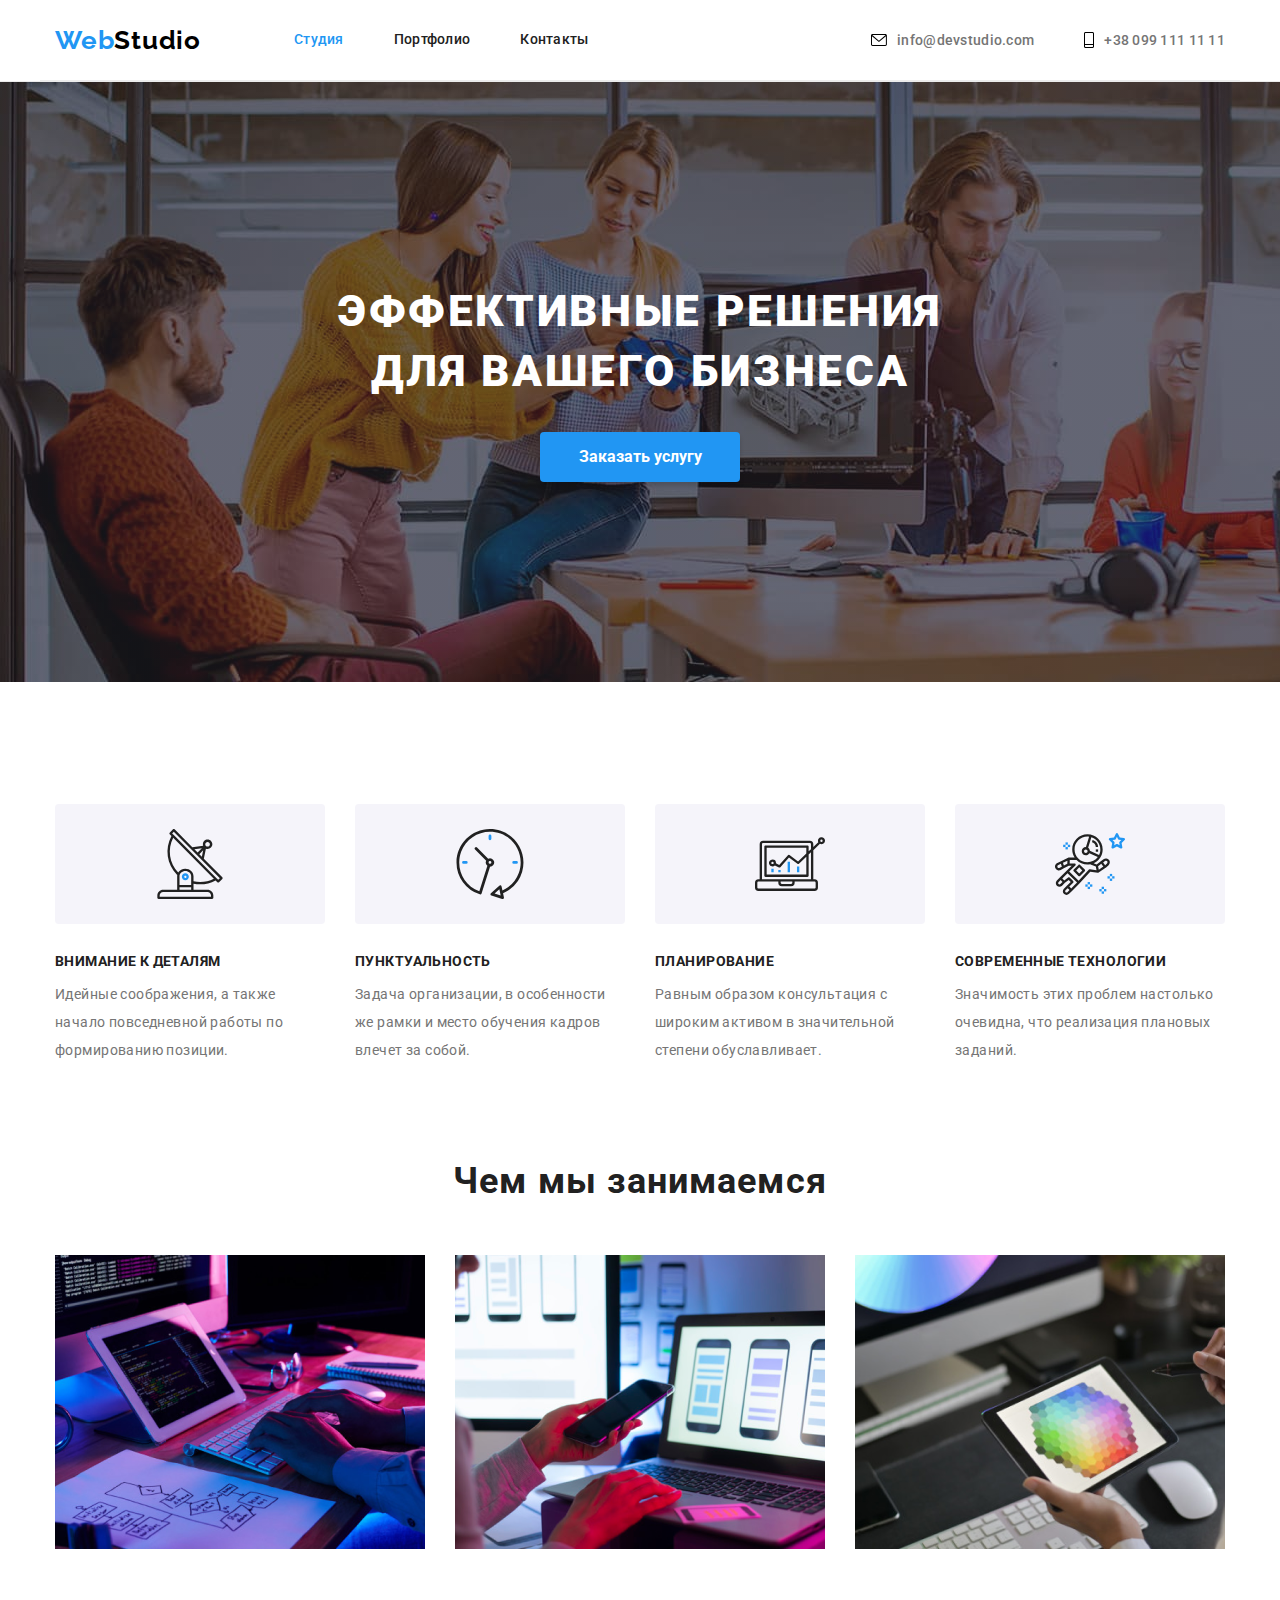
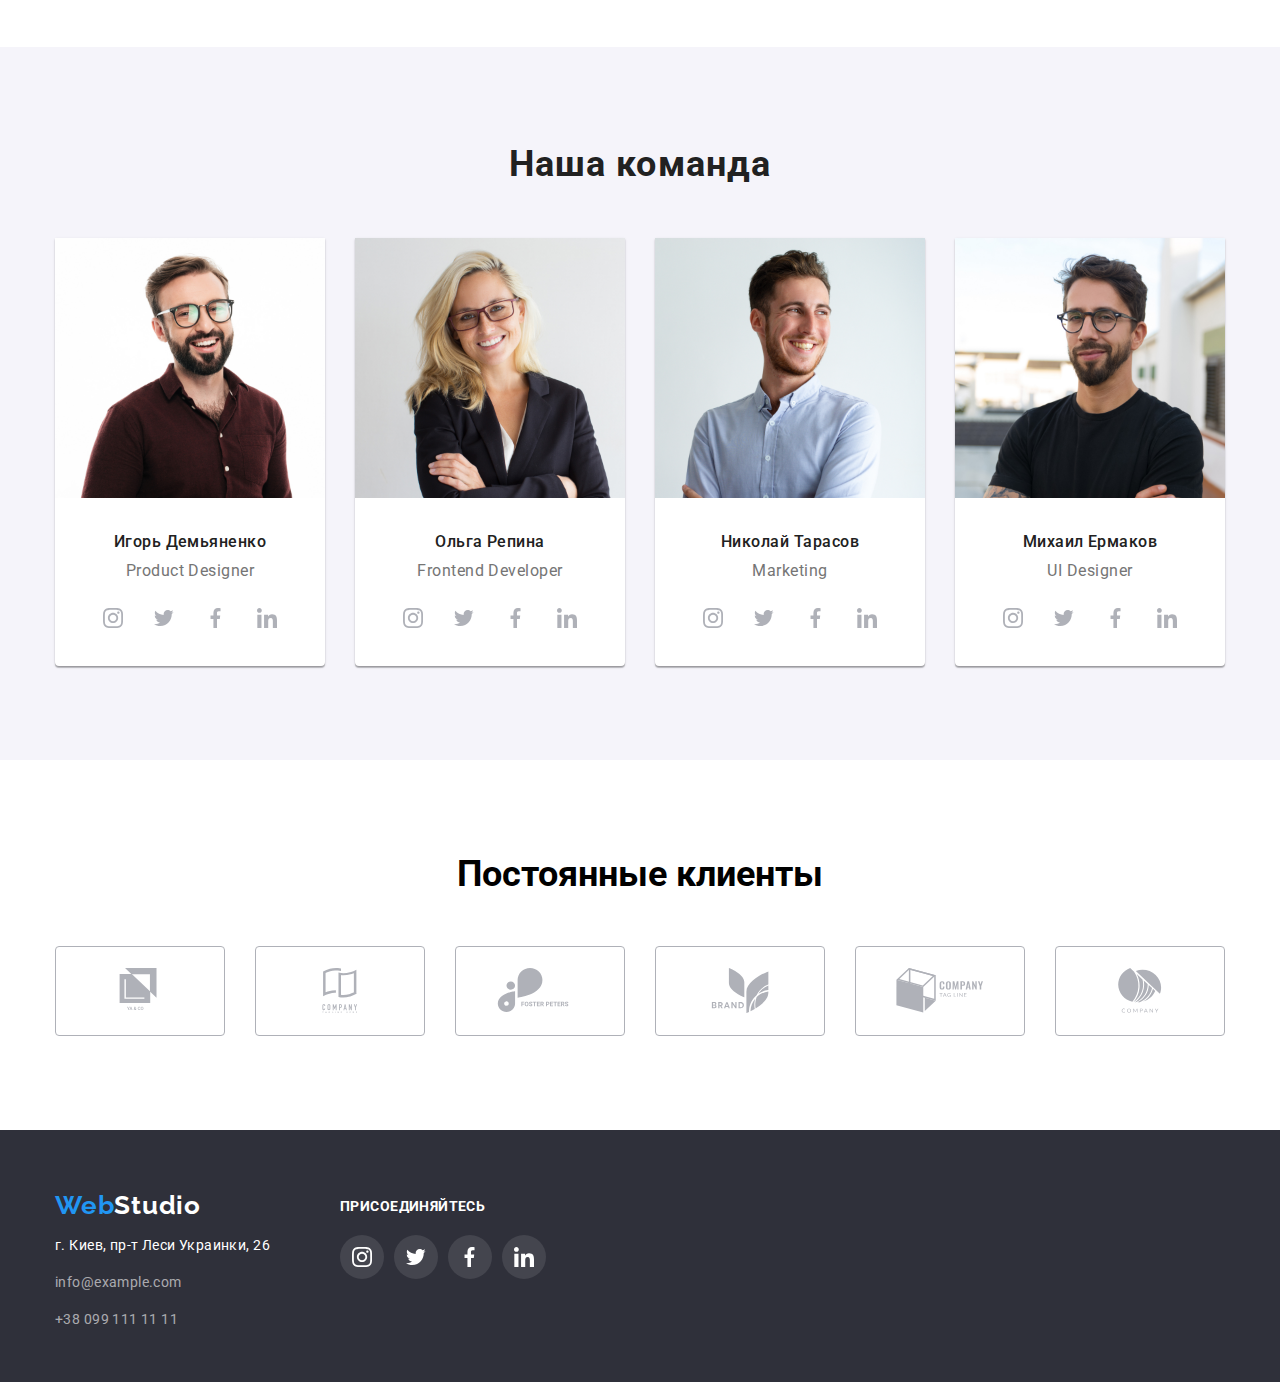
==== commit 763910d6: "done" ====
--- a/index.html
+++ b/index.html
@@ -1,164 +1,380 @@
 <!DOCTYPE html>
 <html lang="ru">
+
 <head>
     <meta charset="UTF-8">
     <meta name="viewport" content="width=device-width, initial-scale=1.0">
     <title>goit-markup-hw-01</title>
     <link rel="stylesheet" href="./css/style.css">
     <link rel="preconnect" href="https://fonts.gstatic.com">
-<link href="https://fonts.googleapis.com/css2?family=Raleway:wght@700&family=Roboto:wght@400;500;700;900&display=swap" rel="stylesheet">
+    <link
+        href="https://fonts.googleapis.com/css2?family=Raleway:wght@700&family=Roboto:wght@400;500;700;900&display=swap"
+        rel="stylesheet">
 </head>
+
 <body>
-    
+
     <!--header conteiner -->
     <header class="header">
-       <div class="conteiner header-conteiner">
-    <nav class="navigation">
-        <a href="" class="logo-header">Web<span style="color:black;">Studio</span> </a>
-        <ul class="site-nav list ">
-            <li class="nav-item"> <a href="./index.html" 
-                class="link current" >Студия</a></li>
-            <li class="nav-item"> <a href="./portfolio.html"
-                 class="link">Портфолио</a></li> 
-           <li class="nav-item"> <a href=""
-            class="link">Контакты</a> </li> 
-        </ul>
-    </nav>
-        <!--webstudio-conteiner-contacts-->
-        <ul class="contacts-nav list ">
-           
-            <li class="nav-contact-link"> <a href=""
-                class="contact-link mail" > <svg>
-                    <use href="./image/symbol-defs.svg#icon-envelope"></use>
-                </svg>
-                info@devstudio.com</a></li>
-           <li class="nav-contact-link "> <a href=""
-            class="contact-link tel"><svg>
-                <use href="./image/symbol-defs.svg#icon-phone"></use>
-            </svg>
-            +38 099 111 11 11</a> </li> 
-
-        </ul>
+        <div class="conteiner header-conteiner">
+            <nav class="navigation">
+                <a href="" class="logo-header">Web<span style="color:black;">Studio</span> </a>
+                <ul class="site-nav list ">
+                    <li class="nav-item"> <a href="./index.html" class="link current">Студия</a></li>
+                    <li class="nav-item"> <a href="./portfolio.html" class="link">Портфолио</a></li>
+                    <li class="nav-item"> <a href="" class="link">Контакты</a> </li>
+                </ul>
+            </nav>
+            <!--webstudio-conteiner-contacts-->
+            <ul class="contacts-nav list ">
+
+                <li class="nav-contact-link"> <a href="" class="contact-link mail"> <svg>
+                            <use href="./image/symbol-defs.svg#icon-envelope"></use>
+                        </svg>
+                        info@devstudio.com</a></li>
+                <li class="nav-contact-link "> <a href="" class="contact-link tel"><svg>
+                            <use href="./image/symbol-defs.svg#icon-phone"></use>
+                        </svg>
+                        +38 099 111 11 11</a> </li>
+
+            </ul>
         </div>
-        
-    
-</header>
-
-    <main >
-        
+
+
+    </header>
+
+    <main>
+
         <!--Hero conteiner-->
         <section class="hero-section">
             <div class="hero-conteiner">
-        <h1 class="hero-title">Эффективные решения для вашего бизнеса</h1>
-        <button class="hero-button button">Заказать услугу</span></button>
-    </div>
-    </section>
-        
+                <h1 class="hero-title">Эффективные решения для вашего бизнеса</h1>
+                <button class="hero-button button">Заказать услугу</span></button>
+            </div>
+        </section>
+
 
         <!--solutions conteiner-->
-        <section class="solutions-section"> 
-            <div class="solutions-conteiner"> 
+        <section class="solutions-section ">
+            <div class="solutions-conteiner">
                 <h2 class="solutions-title"> Наши приоритеты</h2>
-        <ul class="solutions-list list">
-        
-            <li class="solution-block"> 
-                <h3 class="title"> Внимание к деталям</h3>
-            <p class="par-text-solution">Идейные соображения, а также начало повседневной работы по формированию позиции.</p>
-        </li>
-
-            <li class="solution-block"> 
-                <h3 class="title">Пунктуальность</h3> 
-            <p class="par-text-solution">Задача организации, в особенности же рамки и место обучения кадров влечет за собой.</p>
-        </li>
-
-            <li class="solution-block"> 
-                <h3 class="title">Планирование</h3> 
-            <p class="par-text-solution">Равным образом консультация с широким активом в значительной степени обуславливает.</p>
-        </li>
-
-            <li class="solution-block"> 
-                <h3 class="title">Современные технологии</h3> 
-            <p class="par-text-solution">Значимость этих проблем настолько очевидна, что реализация плановых заданий.</p>
-        </li>
-
-        </ul>
-        </div>
-    </section>
-       
-         <!--Works samples container-->
+                <ul class="solutions-list list">
+
+                    <li class="solution-block antenna">
+
+                        <h3 class="title"> Внимание к деталям</h3>
+                        <p class="par-text-solution">Идейные соображения, а также начало повседневной работы по
+                            формированию позиции.</p>
+                    </li>
+
+                    <li class="solution-block clock">
+
+                        <h3 class="title">Пунктуальность</h3>
+                        <p class="par-text-solution">Задача организации, в особенности же рамки и место обучения кадров
+                            влечет за собой.</p>
+                    </li>
+
+                    <li class="solution-block diagram">
+
+                        <h3 class="title">Планирование</h3>
+                        <p class="par-text-solution">Равным образом консультация с широким активом в значительной
+                            степени обуславливает.</p>
+                    </li>
+
+                    <li class="solution-block astronaut">
+
+                        <h3 class="title">Современные технологии</h3>
+                        <p class="par-text-solution">Значимость этих проблем настолько очевидна, что реализация плановых
+                            заданий.</p>
+                    </li>
+
+                </ul>
+            </div>
+        </section>
+
+        <!--Works samples container-->
         <section class="works-samples-container">
             <div class="work-conteiner">
-            <h2 class="works-samples-title">Чем мы занимаемся</h2>
-            <ul class="work-samples-list list">
-                <li class="work-photo"> 
-                    <img class="photo" src="image/logo1.png" width="370" alt="photos"> </li>
-                <li class="work-photo"> 
-                    <img class="photo" src="image/logo2.png" width="370" alt="photos"> </li>
-                <li class="work-photo"> 
-                    <img class="photo" src="image/logo3.png" width="370" alt="photos"> </li>
-            </ul>
-</div>
+                <h2 class="works-samples-title">Чем мы занимаемся</h2>
+                <ul class="work-samples-list list">
+                    <li class="work-photo">
+                        <img class="photo" src="image/logo1.png" width="370" alt="photos">
+                    </li>
+                    <li class="work-photo">
+                        <img class="photo" src="image/logo2.png" width="370" alt="photos">
+                    </li>
+                    <li class="work-photo">
+                        <img class="photo" src="image/logo3.png" width="370" alt="photos">
+                    </li>
+                </ul>
+            </div>
 
         </section>
 
         <!--Team-container-->
         <section class="section-team">
             <div class="section-team-conteiner">
-            <h2 class="main-work-title">Наша команда</h2>
-            <ul class="section-team-list list">
-                
-                <li class="team-cards"> 
-                    <img class="designer-photo" src="image/foto1.jpg" width="240" alt="photos"> 
-                 <div class="team-profile ">
-                    <h3 class="designer-title">Игорь Демьяненко</h3> 
-                <p class="par-text">Product Designer</p>
-        </div>
-            </li>
-
-                <li class="team-cards"> 
-                    <img class="designer-photo" src="image/foto2.jpg" width="240" alt="photos"> 
-                 <div class="team-profile ">
-                    <h3 class="designer-title">Ольга Репина</h3> 
-                    <p class="par-text">Frontend Developer</p>
-                </div>
-                </li>
-
-                <li class="team-cards"> 
-                    <img class="designer-photo" src="image/foto3.jpg" width="240" alt="photos"> 
-                <div class="team-profile ">
-                    <h3 class="designer-title">Николай Тарасов</h3> 
-                <p class="par-text"> Marketing</p>
-            </div>
-            </li>
-
-                <li class="team-cards"> 
-                    <img class="designer-photo" src="image/foto4.jpg" width="240" alt="photos"> 
-                <div class="team-profile ">
-                    <h3 class="designer-title">Михаил Ермаков</h3> 
-                <p class="par-text">UI Designer</p>
-        </div>
-            </li>
-
-            </ul>
-</div>
-        </section>
+                <h2 class="main-work-title">Наша команда</h2>
+
+                <ul class="section-team-list list">
+
+                    <li class="team-cards">
+                        <img class="designer-photo" src="image/foto1.jpg" width="240" alt="photos">
+                        <div class="team-profile ">
+                            <h3 class="designer-title">Игорь Демьяненко</h3>
+                            <p class="par-text">Product Designer</p>
+
+                            <ul class="social-group">
+                                <li class="social-links">
+                                    <a href="" class="icon-instagram soc-link">
+                                        <svg>
+                                            <use href="./image/symbol-defs.svg#icon-instagram"></use>
+                                        </svg>
+                                    </a>
+                                </li>
+                                <li class="social-links">
+                                    <a href="" class="icon-twitter soc-link">
+                                        <svg>
+                                            <use href="./image/symbol-defs.svg#icon-twitter"></use>
+                                        </svg>
+                                    </a>
+                                </li>
+                                <li class="social-links">
+                                    <a href="" class="icon-facebook soc-link">
+                                        <svg>
+                                            <use href="./image/symbol-defs.svg#icon-facebook"></use>
+                                        </svg>
+                                    </a>
+                                </li>
+                                <li class="social-links">
+                                    <a href="" class="icon-linkedin soc-link">
+                                        <svg>
+                                            <use href="./image/symbol-defs.svg#icon-linkedin"></use>
+                                        </svg>
+                                    </a>
+                                </li>
+                            </ul>
+                        </div>
+                    </li>
+
+                    <li class="team-cards">
+                        <img class="designer-photo" src="image/foto2.jpg" width="240" alt="photos">
+                        <div class="team-profile ">
+                            <h3 class="designer-title">Ольга Репина</h3>
+                            <p class="par-text">Frontend Developer</p>
+                            <ul class="social-group">
+                                <li class="social-links">
+                                    <a href="" class="icon-instagram soc-link">
+                                        <svg>
+                                            <use href="./image/symbol-defs.svg#icon-instagram"></use>
+                                        </svg>
+                                    </a>
+                                </li>
+                                <li class="social-links">
+                                    <a href="" class="icon-twitter soc-link">
+                                        <svg>
+                                            <use href="./image/symbol-defs.svg#icon-twitter"></use>
+                                        </svg>
+                                    </a>
+                                </li>
+                                <li class="social-links">
+                                    <a href="" class="icon-facebook soc-link">
+                                        <svg>
+                                            <use href="./image/symbol-defs.svg#icon-facebook"></use>
+                                        </svg>
+                                    </a>
+                                </li>
+                                <li class="social-links">
+                                    <a href="" class="icon-linkedin soc-link">
+                                        <svg>
+                                            <use href="./image/symbol-defs.svg#icon-linkedin"></use>
+                                        </svg>
+                                    </a>
+                                </li>
+                            </ul>
+                        </div>
+                    </li>
+
+                    <li class="team-cards">
+                        <img class="designer-photo" src="image/foto3.jpg" width="240" alt="photos">
+                        <div class="team-profile ">
+                            <h3 class="designer-title">Николай Тарасов</h3>
+                            <p class="par-text"> Marketing</p>
+                            <ul class="social-group">
+                                <li class="social-links">
+                                    <a href="" class="icon-instagram soc-link">
+                                        <svg>
+                                            <use href="./image/symbol-defs.svg#icon-instagram"></use>
+                                        </svg>
+                                    </a>
+                                </li>
+                                <li class="social-links">
+                                    <a href="" class="icon-twitter soc-link">
+                                        <svg>
+                                            <use href="./image/symbol-defs.svg#icon-twitter"></use>
+                                        </svg>
+                                    </a>
+                                </li>
+                                <li class="social-links">
+                                    <a href="" class="icon-facebook soc-link">
+                                        <svg>
+                                            <use href="./image/symbol-defs.svg#icon-facebook"></use>
+                                        </svg>
+                                    </a>
+                                </li>
+                                <li class="social-links">
+                                    <a href="" class="icon-linkedin soc-link">
+                                        <svg>
+                                            <use href="./image/symbol-defs.svg#icon-linkedin"></use>
+                                        </svg>
+                                    </a>
+                                </li>
+                            </ul>
+                        </div>
+                    </li>
+
+                    <li class="team-cards">
+                        <img class="designer-photo" src="image/foto4.jpg" width="240" alt="photos">
+                        <div class="team-profile ">
+                            <h3 class="designer-title">Михаил Ермаков</h3>
+                            <p class="par-text">UI Designer</p>
+                            <ul class="social-group">
+                                <li class="social-links">
+                                    <a href="" class="icon-instagram soc-link">
+                                        <svg>
+                                            <use href="./image/symbol-defs.svg#icon-instagram"></use>
+                                        </svg>
+                                    </a>
+                                </li>
+                                <li class="social-links">
+                                    <a href="" class="icon-twitter soc-link">
+                                        <svg>
+                                            <use href="./image/symbol-defs.svg#icon-twitter"></use>
+                                        </svg>
+                                    </a>
+                                </li>
+                                <li class="social-links">
+                                    <a href="" class="icon-facebook soc-link">
+                                        <svg>
+                                            <use href="./image/symbol-defs.svg#icon-facebook"></use>
+                                        </svg>
+                                    </a>
+                                </li>
+                                <li class="social-links">
+                                    <a href="" class="icon-linkedin soc-link">
+                                        <svg>
+                                            <use href="./image/symbol-defs.svg#icon-linkedin"></use>
+                                        </svg>
+                                    </a>
+                                </li>
+                            </ul>
+                        </div>
+                    </li>
+
+                </ul>
+            </div>
+        </section>
+
+        <section class="clients">
+            <div class="conteinet-clients">
+                <h2 class="our-clients">Постоянные клиенты</h2>
+                <ul class="clients-list">
+                    <li class="clients-logo">
+                        <a href="" class="comp-link">
+                            <svg>
+                                <use href="./image/symbol-defs.svg#icon-ya-and-co"></use>
+                            </svg>
+                        </a>
+                    </li>
+                    <li class="clients-logo">
+                        <a href="" class="comp-link"">
+    <svg>
+        <use href=" ./image/symbol-defs.svg#icon-company-tagline"></use>
+                            </svg>
+                        </a>
+                    </li>
+                    <li class="clients-logo">
+                        <a href="" class="comp-link"">
+    <svg>
+        <use href=" ./image/symbol-defs.svg#icon-foster-peters"></use>
+                            </svg>
+                        </a>
+                    </li>
+                    <li class="clients-logo">
+                        <a href="" class="comp-link"">
+    <svg>
+        <use href=" ./image/symbol-defs.svg#icon-brand"></use>
+                            </svg>
+                        </a>
+                    </li>
+                    <li class="clients-logo">
+                        <a href="" class="comp-link">
+                            <svg>
+                                <use href="./image/symbol-defs.svg#icon-build"></use>
+                            </svg>
+                        </a>
+                    </li>
+                    <li class="clients-logo">
+                        <a href="" class="comp-link">
+                            <svg>
+                                <use href="./image/symbol-defs.svg#icon-company-fruits"></use>
+                            </svg>
+                        </a>
+                    </li>
+                </ul>
+            </div>
+        </section>
+
     </main>
-            <footer class="footer-block">
-               
-               <div class="footer-conteiner">
-               <nav class="footer-nav"> 
+    <footer class="footer-block">
+
+        <div class="footer-conteiner">
+            <div class="footer-nav">
                 <a href="" class="logo-footer highlights">Web<span class="color-logo">Studio</span> </a>
                 <ul class=" navigation-list list">
-                  <li>
-                      <p class="address-footer highlights">г. Киев, пр-т Леси Украинки, 26</p>
-                  <a href="" class="footer-email highlights">info@example.com </a> 
-                   <a href="" class="footer-tel highlights">+38 099 111 11 11</a><li>   
-            </ul>
-            </nav>
-            </div>
-            </footer>
-            
-        
-        
+                    <li>
+                        <p class="address-footer highlights">г. Киев, пр-т Леси Украинки, 26</p>
+                        <a href="" class="footer-email highlights">info@example.com </a>
+                        <a href="" class="footer-tel highlights">+38 099 111 11 11</a>
+                    <li>
+                </ul>
+            </div>
+                <div class="footer-social">
+                    <p>присоединяйтесь</p>
+                    
+                    <ul class="footer-links-list">
+                
+                        <li class="footer-links"><a href="" class="footer-li">
+                                <svg>
+                                    <use href="./image/symbol-defs.svg#icon-instagram"></use>
+                                </svg>
+                            </a></li>
+                        <li class="footer-links"><a href="" class="footer-li">
+                                <svg>
+                                    <use href="./image/symbol-defs.svg#icon-twitter"></use>
+                                </svg>
+                            </a></li>
+                        <li class="footer-links"><a href="" class="footer-li">
+                            <svg>
+                                <use href="./image/symbol-defs.svg#icon-facebook"></use>
+                            </svg>
+                            </a>
+                        </li>
+                        <li class="footer-links"><a href="" class="footer-li">
+                                <svg>
+                                    <use href="./image/symbol-defs.svg#icon-linkedin"></use>
+                                </svg>
+                            </a>
+                        </li>
+                    </ul>
+                    
+                </div>
+        </div>
+   
+    </footer>
+
+
+
 </body>
-</html>
+
+</html>--- a/css/style.css
+++ b/css/style.css
@@ -34,7 +34,8 @@
 ul {
     margin: 0;
     padding: 0;
-    list-style: none;
+    list-style-type: none;
+   
 }
 * {
     box-sizing: border-box;
@@ -204,8 +205,6 @@
     margin-right: auto;
     padding-left: 15px;
     padding-right: 15px;
-    
-
     
 }
 
@@ -270,6 +269,36 @@
     width: 270px;
    
 }
+.antenna::before {
+background-image: url("./image/symbol-defs.svg#icon-phone");
+ background-repeat: no-repeat;
+ background-position: center;
+ }
+.solution-block::before{
+    display: flex;
+    content: '';
+    height: 120px;
+    background-color: #F5F4FA;
+    border-radius: 4px;
+    margin-bottom: 30px;
+    background-repeat: no-repeat;
+    background-position: center;
+}
+.solution-block.antenna::before{
+    background-image: url("../image/antenna.svg");
+}
+.solution-block.clock::before{
+    background-image: url("../image/clock.svg");
+}
+.solution-block.diagram::before{
+    background-image: url("../image/diagram.svg");
+}
+.solution-block.astronaut::before{
+    background-image: url("../image/astronaut.svg");
+}
+
+
+
 .title {
 font-family: Roboto;
 font-weight: 700;
@@ -364,11 +393,13 @@
 
 .team-cards {
 width: 270px;
-height: 368px;
+height: 428px;
 background: #FFFFFF;
 box-shadow: 0px 1px 3px rgba(0, 0, 0, 0.12), 0px 1px 1px rgba(0, 0, 0, 0.14), 0px 2px 1px rgba(0, 0, 0, 0.2);
 border-radius: 0px 0px 4px 4px;
-}
+text-align: center;
+}
+
 .team-cards:not(:nth-child(4n)) {
     margin-right: 30px;
 }
@@ -378,17 +409,18 @@
 height: 260px;
 }
 .team-profile {
-    
-    padding: 30px 59px 30px 60px;
-    
-}
-
+    height: 167px;
+    display: block;
+    padding-top: 30px;
+    padding-bottom: 30px;
+    text-align: center;
+    
+}
 
 .designer-title {
-    width: 155px;
+    
     display: block;
     margin-bottom:10px;
-   
     font-family: Roboto;
 font-size: 16px;
 font-weight: 500;
@@ -407,12 +439,124 @@
 color: var(--primary-text-color);
 }
 
+.social-group {
+    height:44px;
+    margin-top: 16px;
+    display: flex;
+    padding-left: 32px;
+    padding-right: 32px;
+    justify-content: space-around;
+   
+}
+
+.social-links {
+    
+    margin: auto;
+    
+    height: 44px;
+    width: 44px;
+    
+}
+.soc-link svg{
+    height: 20px;
+    width: 20px;
+    fill: #AFB1B8;
+}
+.soc-link {
+    width: 100%;
+    height: 100%;
+    background-color:transparent;
+    display: flex;
+    justify-content: center;
+    align-items: center;
+    border-radius: 50%;
+}
+
+ .soc-link:hover,
+    .soc-link:focus {
+       background-color: var(--accent-color);
+       
+    }
+
+    .soc-link:hover svg,
+
+    .soc-link:focus svg {
+       fill: #ffffff;
+       
+    }
+
+
+.clients {
+    padding-top: 94px;
+    padding-bottom: 94px;
+    background: #ffffff;
+    display: flex;
+    justify-content:center;
+}
+.conteinet-clients {
+    width: 1200px;
+    padding-left: 15px;
+    padding-right: 15px;
+    margin-left: auto;
+    margin-right: auto;
+}
+.clients-list {
+    display: flex;
+    justify-content: center;
+    align-items: center;
+}
+
+.our-clients{
+        font-size: 36px;
+    line-height: 1.16;
+    font-weight: 700;
+    text-align: center;
+    margin: 0;
+    margin-bottom: 50px;
+}
+
+.clients-logo{
+    width: 170px;
+    height: 90px; 
+    
+}
+.clients-logo:not(:nth-child(6n)) {
+    margin-right: 30px;}
+
+.clients-logo svg {
+    width: ;
+    height: 45px;
+    fill: #AFB1B8;
+}
+.clients-logo a{
+
+border: 1px solid #AFB1B8;
+    border-radius: 4px;
+    margin-right: 30px;
+    display: flex;
+    width: 100%;
+    height: 90px;
+    justify-content: center;
+    align-items: center;
+    }
+
+   .comp-link:hover,
+    .comp-link:focus {
+       border-color: var(--accent-color);
+       
+    }
+
+    .comp-link:hover svg,
+    .comp-link:focus svg {
+       fill: var(--accent-color);}
+
 /** footer conteiner **/
 .footer-block{
     padding-top: 60px;
     padding-bottom: 60px;
 height: 252px;
  background-color:#2F303A ;
+ 
 }
 .footer-conteiner {
    width: 1200px;
@@ -420,9 +564,68 @@
 padding-right: 15px;
 margin-left: auto;
 margin-right: auto;
-    
-}
-
+display: flex;
+    
+}
+
+
+.footer-social {
+        margin-left: 70px;
+    color: #ffffff;
+    font-size: 14px;
+    line-height: 16px;
+    letter-spacing: 0.03em;
+    padding-top: 9px;
+}
+.footer-social p {
+    text-transform: uppercase;
+    font-family: Roboto;
+font-weight: bold;
+font-size: 14px;
+line-height: 1.14;
+letter-spacing: 0.03em;
+color: #FFFFFF;
+margin-bottom: 20px;
+}
+
+.footer-links-list {
+    display:flex;
+
+}
+.footer-links svg {
+     fill: white;
+    height: 20px;
+    width: 20px;
+}
+
+.footer-links {
+    background: rgba(255, 255, 255, 0.1);
+    display: flex;
+    justify-content: center;
+    align-items: start;
+    border-radius: 50%;
+        width: 44px;
+    height: 44px;
+   
+
+}
+.footer-links:not(:nth-child(4n)) {
+    margin-right: 10px;}
+
+.footer-links a {
+    width: 100%;
+    display: flex;
+    justify-content: center;
+    align-items: center;
+    margin: auto;
+    border-radius: 50%;
+    height: 100%;
+
+}
+.footer-links:hover,
+.footer-links:focus {
+    background-color: var(--accent-color);
+}
 
 .logo-footer {
     display: block;
